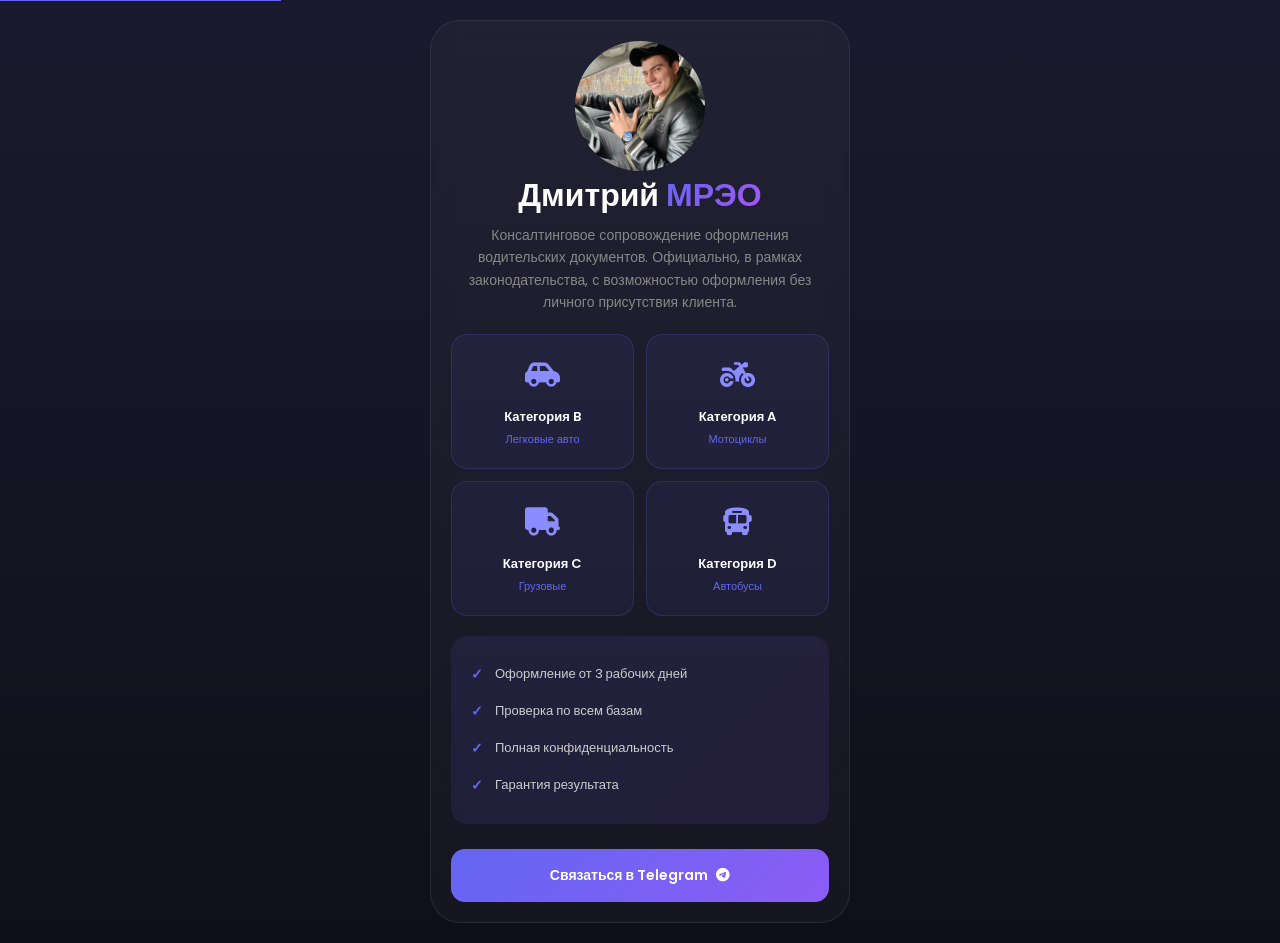
==== index.html @ bb9a9777 "first commit" ====
<!DOCTYPE html>
<html lang="ru">
<head>
    <meta charset="UTF-8">
    <meta name="viewport" content="width=device-width, initial-scale=1.0, maximum-scale=5.0">
    <meta http-equiv="X-UA-Compatible" content="IE=edge">
    <title>Дмитрий МРЭО | Консалтинг оформления водительских документов</title>
    <meta name="title" content="Дмитрий МРЭО | Консалтинг оформления водительских документов">
    <meta name="description" content="Консалтинговое сопровождение оформления водительских документов. Официально, в рамках законодательства. Категории A, B, C, D. Оформление от 3 дней.">
    <meta name="keywords" content="водительские права, оформление прав, категория B, категория A, категория C, категория D, МРЭО, консалтинг, водительское удостоверение">
    <meta name="author" content="Дмитрий МРЭО">
    <meta name="robots" content="index, follow">
    <meta name="language" content="Russian">
    <meta name="revisit-after" content="7 days">
    <link rel="canonical" href="https://your-domain.vercel.app/">
    <meta property="og:type" content="website">
    <meta property="og:url" content="https://your-domain.vercel.app/">
    <meta property="og:title" content="Дмитрий МРЭО | Консалтинг оформления водительских документов">
    <meta property="og:description" content="Консалтинговое сопровождение оформления водительских документов. Официально, в рамках законодательства. Оформление от 3 дней.">
    <meta property="og:image" content="https://your-domain.vercel.app/assets/og-image.jpg">
    <meta property="og:image:width" content="1200">
    <meta property="og:image:height" content="630">
    <meta property="og:locale" content="ru_RU">
    <meta property="og:site_name" content="Дмитрий МРЭО">
    <meta name="twitter:card" content="summary_large_image">
    <meta name="twitter:url" content="https://your-domain.vercel.app/">
    <meta name="twitter:title" content="Дмитрий МРЭО | Консалтинг оформления водительских документов">
    <meta name="twitter:description" content="Консалтинговое сопровождение оформления водительских документов. Официально, в рамках законодательства.">
    <meta name="twitter:image" content="https://your-domain.vercel.app/assets/og-image.jpg">
    <link rel="icon" type="image/png" sizes="32x32" href="assets/favicon-32x32.png">
    <link rel="icon" type="image/png" sizes="16x16" href="assets/favicon-16x16.png">
    <link rel="apple-touch-icon" sizes="180x180" href="assets/apple-touch-icon.png">
    <link rel="manifest" href="manifest.json">
    <meta name="theme-color" content="#6366f1">
    <meta name="msapplication-TileColor" content="#6366f1">
    <link rel="preconnect" href="https://fonts.googleapis.com">
    <link rel="preconnect" href="https://fonts.gstatic.com" crossorigin>
    <link rel="preconnect" href="https://cdn.jsdelivr.net">
    <link rel="dns-prefetch" href="https://fonts.googleapis.com">
    <link rel="dns-prefetch" href="https://cdn.jsdelivr.net">
    <link rel="stylesheet" href="https://cdn.jsdelivr.net/npm/@fortawesome/fontawesome-free@6.5.1/css/all.min.css">
    <link rel="preload" href="https://fonts.googleapis.com/css2?family=Poppins:wght@400;600;700&display=swap" as="style" onload="this.onload=null;this.rel='stylesheet'">
    <noscript><link href="https://fonts.googleapis.com/css2?family=Poppins:wght@400;600;700&display=swap" rel="stylesheet"></noscript>
    <script type="application/ld+json">
    {
        "@context": "https://schema.org",
        "@type": "LocalBusiness",
        "name": "Дмитрий МРЭО",
        "description": "Консалтинговое сопровождение оформления водительских документов. Официально, в рамках законодательства.",
        "url": "https://your-domain.vercel.app/",
        "logo": "https://your-domain.vercel.app/assets/logo.png",
        "image": "https://your-domain.vercel.app/assets/og-image.jpg",
        "telephone": "+7-XXX-XXX-XX-XX",
        "address": {
            "@type": "PostalAddress",
            "addressCountry": "RU"
        },
        "sameAs": [
            "https://t.me/your_telegram"
        ],
        "openingHours": "Mo-Su 09:00-21:00",
        "priceRange": "$$",
        "serviceType": ["Консалтинг", "Оформление документов"],
        "areaServed": {
            "@type": "Country",
            "name": "Россия"
        }
    }
    </script>
    <script type="application/ld+json">
    {
        "@context": "https://schema.org",
        "@type": "BreadcrumbList",
        "itemListElement": [{
            "@type": "ListItem",
            "position": 1,
            "name": "Главная",
            "item": "https://your-domain.vercel.app/"
        }]
    }
    </script>
    <script type="application/ld+json">
    {
        "@context": "https://schema.org",
        "@type": "FAQPage",
        "mainEntity": [{
            "@type": "Question",
            "name": "Какие категории прав можно оформить?",
            "acceptedAnswer": {
                "@type": "Answer",
                "text": "Мы помогаем с оформлением прав категорий A (мотоциклы), B (легковые автомобили), C (грузовые автомобили), D (автобусы)."
            }
        }, {
            "@type": "Question",
            "name": "Сколько времени занимает оформление?",
            "acceptedAnswer": {
                "@type": "Answer",
                "text": "Оформление занимает от 3 рабочих дней в зависимости от категории и региона."
            }
        }]
    }
    </script>

    <style>
        * { margin: 0; padding: 0; box-sizing: border-box; }
        
        html {
            scroll-behavior: smooth;
        }

        body {
            min-height: 100vh;
            display: flex;
            justify-content: center;
            align-items: center;
            background: linear-gradient(180deg, #1a1a2e 0%, #0f0f1a 100%);
            font-family: 'Poppins', -apple-system, BlinkMacSystemFont, 'Segoe UI', sans-serif;
            padding: 20px;
            -webkit-font-smoothing: antialiased;
            -moz-osx-font-smoothing: grayscale;
        }
        .skip-link {
            position: absolute;
            top: -40px;
            left: 0;
            background: #6366f1;
            color: white;
            padding: 8px;
            z-index: 100;
            transition: top 0.3s;
        }

        .skip-link:focus {
            top: 0;
        }
        .card {
            background: rgba(255, 255, 255, 0.03);
            backdrop-filter: blur(10px);
            -webkit-backdrop-filter: blur(10px);
            border-radius: 30px;
            padding: 20px;
            max-width: 420px;
            width: 100%;
            border: 1px solid rgba(255, 255, 255, 0.08);
            opacity: 0;
            animation: cardFadeIn 0.6s ease-out 0.1s forwards;
        }

        @keyframes cardFadeIn {
            from { opacity: 0; transform: translateY(30px) scale(0.95); }
            to { opacity: 1; transform: translateY(0) scale(1); }
        }
        .avatar {
            width: 130px;
            height: 130px;
            border-radius: 50%;
            opacity: 0;
            animation: avatarPop 0.5s cubic-bezier(0.34, 1.56, 0.64, 1) 0.3s forwards;
            object-fit: cover;
        }

        @keyframes avatarPop {
            from { opacity: 0; transform: scale(0.5) rotate(-10deg); }
            to { opacity: 1; transform: scale(1) rotate(0deg); }
        }
        .title {
            color: #fff;
            font-size: 32px;
            font-weight: 700;
            margin-bottom: 5px;
            opacity: 0;
            animation: titleSlide 0.5s ease-out 0.5s forwards;
        }

        @keyframes titleSlide {
            from { opacity: 0; transform: translateY(20px); }
            to { opacity: 1; transform: translateY(0); }
        }

        .title span {
            background: linear-gradient(135deg, #6366f1, #a855f7);
            -webkit-background-clip: text;
            -webkit-text-fill-color: transparent;
            background-clip: text;
        }
        .desc {
            text-align: center;
            color: #888;
            font-size: 14px;
            line-height: 1.6;
            margin-bottom: 20px;
            opacity: 0;
            animation: fadeIn 0.5s ease-out 0.6s forwards;
        }

        @keyframes fadeIn {
            from { opacity: 0; }
            to { opacity: 1; }
        }

        .grid {
            display: grid;
            grid-template-columns: repeat(2, 1fr);
            gap: 12px;
            margin-bottom: 20px;
        }
        .grid-item {
            background: rgba(99, 102, 241, 0.08);
            border: 1px solid rgba(99, 102, 241, 0.2);
            border-radius: 16px;
            padding: 20px;
            text-align: center;
            transition: all 0.3s ease;
            opacity: 0;
            cursor: pointer;
        }

        .grid-item:nth-child(1) {
            animation: flyFromCenter 0.5s cubic-bezier(0.34, 1.56, 0.64, 1) 0.7s forwards;
            --tx: -20px;
            --ty: -20px;
        }

        .grid-item:nth-child(2) {
            animation: flyFromCenter 0.5s cubic-bezier(0.34, 1.56, 0.64, 1) 0.8s forwards;
            --tx: 20px;
            --ty: -20px;
        }

        .grid-item:nth-child(3) {
            animation: flyFromCenter 0.5s cubic-bezier(0.34, 1.56, 0.64, 1) 0.9s forwards;
            --tx: -20px;
            --ty: 20px;
        }

        .grid-item:nth-child(4) {
            animation: flyFromCenter 0.5s cubic-bezier(0.34, 1.56, 0.64, 1) 1s forwards;
            --tx: 20px;
            --ty: 20px;
        }

        @keyframes flyFromCenter {
            0% { 
                opacity: 0; 
                transform: translate(calc(var(--tx) * -3), calc(var(--ty) * -3)) scale(0.3) rotate(10deg);
            }
            100% { 
                opacity: 1; 
                transform: translate(0, 0) scale(1) rotate(0deg);
            }
        }

        .grid-item:hover,
        .grid-item:focus {
            background: rgba(99, 102, 241, 0.15);
            transform: translateY(-5px) scale(1.02);
            box-shadow: 0 10px 30px rgba(99, 102, 241, 0.2);
            outline: none;
        }

        .grid-icon {
            color: #8a8cff;
            font-size: 28px;
            margin-bottom: 10px;
            transition: all 0.3s ease;
        }

        .grid-item:hover .grid-icon {
            transform: scale(1.2);
            color: #a5b4fc;
        }

        .grid-title {
            color: #fff;
            font-size: 13px;
            font-weight: 600;
        }

        .grid-sub {
            color: #6366f1;
            font-size: 11px;
            margin-top: 4px;
        }
        .benefits {
            background: linear-gradient(135deg, rgba(99, 102, 241, 0.1), rgba(139, 92, 246, 0.1));
            border-radius: 16px;
            padding: 20px;
            margin-bottom: 25px;
            opacity: 0;
            animation: slideInLeft 0.5s ease-out 1.1s forwards;
        }

        @keyframes slideInLeft {
            from { opacity: 0; transform: translateX(-30px); }
            to { opacity: 1; transform: translateX(0); }
        }

        .benefit {
            display: flex;
            align-items: center;
            color: #ccc;
            font-size: 13px;
            padding: 8px 0;
            opacity: 0;
            animation: benefitFade 0.4s ease-out forwards;
        }

        .benefit:nth-child(1) { animation-delay: 1.2s; }
        .benefit:nth-child(2) { animation-delay: 1.3s; }
        .benefit:nth-child(3) { animation-delay: 1.4s; }
        .benefit:nth-child(4) { animation-delay: 1.5s; }

        @keyframes benefitFade {
            from { opacity: 0; transform: translateX(-15px); }
            to { opacity: 1; transform: translateX(0); }
        }

        .benefit-icon {
            color: #6366f1;
            font-weight: bold;
            margin-right: 12px;
            font-size: 14px;
        }
        .cta-wrap {
            display: flex;
            gap: 12px;
            opacity: 0;
            animation: ctaSlideUp 0.5s ease-out 1.6s forwards;
        }

        @keyframes ctaSlideUp {
            from { opacity: 0; transform: translateY(20px); }
            to { opacity: 1; transform: translateY(0); }
        }

        .cta-main {
            flex: 1;
            display: flex;
            align-items: center;
            justify-content: center;
            gap: 8px;
            background: linear-gradient(135deg, #6366f1, #8b5cf6);
            color: #fff;
            text-decoration: none;
            padding: 16px;
            border-radius: 14px;
            font-weight: 600;
            font-size: 14px;
            transition: all 0.3s ease;
            position: relative;
            overflow: hidden;
            border: none;
            cursor: pointer;
        }

        .cta-main::before {
            content: '';
            position: absolute;
            top: 0;
            left: -100%;
            width: 100%;
            height: 100%;
            background: linear-gradient(90deg, transparent, rgba(255,255,255,0.2), transparent);
            transition: left 0.5s ease;
        }

        .cta-main:hover::before,
        .cta-main:focus::before {
            left: 100%;
        }

        .cta-main:hover,
        .cta-main:focus {
            box-shadow: 0 10px 40px rgba(99, 102, 241, 0.4);
            transform: translateY(-2px);
            outline: none;
        }

        .cta-main:active {
            transform: translateY(0);
        }

        .center {
            display: flex;
            align-items: center;
            justify-content: center;
            flex-direction: column;
        }

        .center img:not(.avatar) {
            opacity: 0;
            animation: fadeIn 0.4s ease-out 0.4s forwards;
            max-width: 100%;
            height: auto;
        }
        @media (prefers-reduced-motion: reduce) {
            *, *::before, *::after {
                animation-duration: 0.01ms !important;
                animation-iteration-count: 1 !important;
                transition-duration: 0.01ms !important;
            }
        }
        @media print {
            body {
                background: white;
            }
            .card {
                box-shadow: none;
                border: 1px solid #ccc;
            }
        }

        *:focus-visible {
            outline: 2px solid #6366f1;
            outline-offset: 2px;
        }
    </style>
</head>
<body>
    <a href="#main-content" class="skip-link">Перейти к основному содержимому</a>

    <main id="main-content" role="main">
        <article class="card" itemscope itemtype="https://schema.org/Service">
            <div class="center">
                <img 
                    src="assets/avatar.jpg" 
                    alt="Дмитрий МРЭО - Консультант по оформлению водительских документов" 
                    class="avatar"
                    width="130"
                    height="130"
                    loading="eager"
                    itemprop="image"
                >
                <h1 class="title" itemprop="name">Дмитрий <span>МРЭО</span></h1>
                <p class="desc" itemprop="description">
                    Консалтинговое сопровождение оформления водительских документов. 
                    Официально, в рамках законодательства, с возможностью оформления 
                    без личного присутствия клиента.
                </p>
            </div>

            <section aria-label="Категории транспортных средств">
                <h2 class="visually-hidden">Доступные категории прав</h2>
                <div class="grid" role="list">
                    <div class="grid-item" role="listitem" tabindex="0">
                        <div class="grid-icon" aria-hidden="true"><i class="fa-solid fa-car-side"></i></div>
                        <div class="grid-title">Категория B</div>
                        <div class="grid-sub">Легковые авто</div>
                    </div>
                    <div class="grid-item" role="listitem" tabindex="0">
                        <div class="grid-icon" aria-hidden="true"><i class="fa-solid fa-motorcycle"></i></div>
                        <div class="grid-title">Категория A</div>
                        <div class="grid-sub">Мотоциклы</div>
                    </div>
                    <div class="grid-item" role="listitem" tabindex="0">
                        <div class="grid-icon" aria-hidden="true"><i class="fa-solid fa-truck"></i></div>
                        <div class="grid-title">Категория C</div>
                        <div class="grid-sub">Грузовые</div>
                    </div>
                    <div class="grid-item" role="listitem" tabindex="0">
                        <div class="grid-icon" aria-hidden="true"><i class="fa-solid fa-bus"></i></div>
                        <div class="grid-title">Категория D</div>
                        <div class="grid-sub">Автобусы</div>
                    </div>
                </div>
            </section>

            <section class="benefits" aria-label="Преимущества">
                <h2 class="visually-hidden">Наши преимущества</h2>
                <div class="benefit">
                    <span class="benefit-icon" aria-hidden="true">✓</span>
                    <span>Оформление от 3 рабочих дней</span>
                </div>
                <div class="benefit">
                    <span class="benefit-icon" aria-hidden="true">✓</span>
                    <span>Проверка по всем базам</span>
                </div>
                <div class="benefit">
                    <span class="benefit-icon" aria-hidden="true">✓</span>
                    <span>Полная конфиденциальность</span>
                </div>
                <div class="benefit">
                    <span class="benefit-icon" aria-hidden="true">✓</span>
                    <span>Гарантия результата</span>
                </div>
            </section>

            <nav class="cta-wrap" aria-label="Связаться">
                <a 
                    href="https://t.me/Dmitriy_mreo_avto" 
                    class="cta-main" 
                    target="_blank" 
                    rel="noopener noreferrer"
                    aria-label="Связаться в Telegram (открывается в новом окне)"
                    itemprop="url"
                >
                    Связаться в Telegram
                    <i class="fa-brands fa-telegram" aria-hidden="true"></i>
                </a>
            </nav>
        </article>
    </main>
    <style>
        .visually-hidden {
            position: absolute;
            width: 1px;
            height: 1px;
            padding: 0;
            margin: -1px;
            overflow: hidden;
            clip: rect(0, 0, 0, 0);
            white-space: nowrap;
            border: 0;
        }
    </style>
</body>
</html>
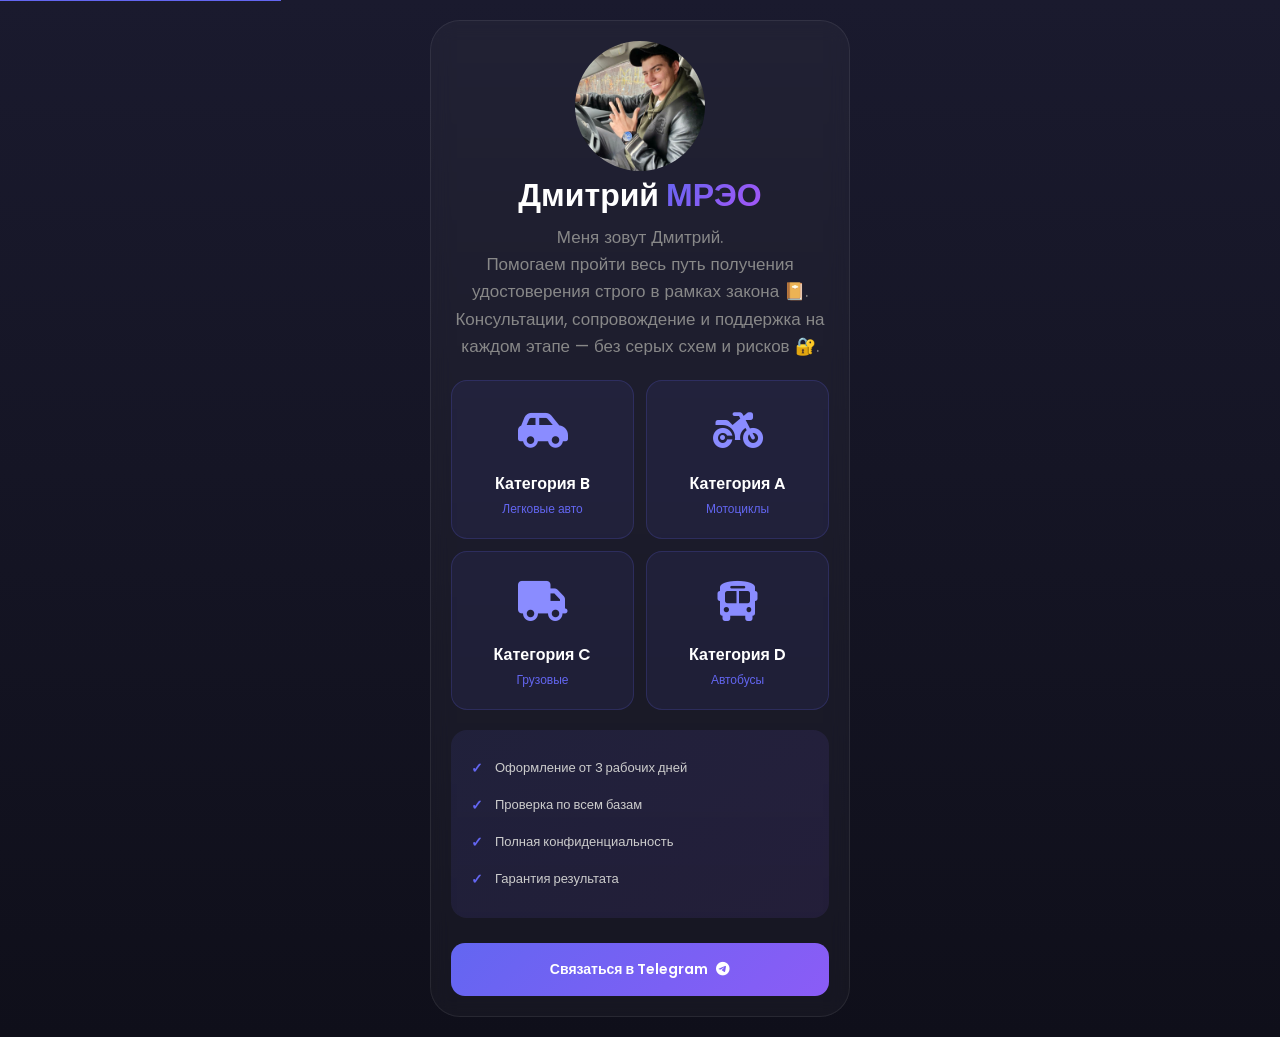
==== commit 564108ce: "CEOS AND CSS" ====
--- a/index.html
+++ b/index.html
@@ -2,6 +2,8 @@
 <html lang="ru">
 <head>
     <meta charset="UTF-8">
+    <meta name="google-site-verification" content="9b7c3mFHLpSN8jZdJ5rOE2w8IlgCDR-prklS1ddXBeE" />
+    <meta name="google-site-verification" content="QMWBtUEHGCIoauvxyuNNT0dTxp4w2Y5Wi5QHszL6zTw">
     <meta name="viewport" content="width=device-width, initial-scale=1.0, maximum-scale=5.0">
     <meta http-equiv="X-UA-Compatible" content="IE=edge">
     <title>Дмитрий МРЭО | Консалтинг оформления водительских документов</title>
@@ -9,24 +11,24 @@
     <meta name="description" content="Консалтинговое сопровождение оформления водительских документов. Официально, в рамках законодательства. Категории A, B, C, D. Оформление от 3 дней.">
     <meta name="keywords" content="водительские права, оформление прав, категория B, категория A, категория C, категория D, МРЭО, консалтинг, водительское удостоверение">
     <meta name="author" content="Дмитрий МРЭО">
-    <meta name="robots" content="index, follow">
+    <meta name="robots" content="index, follow"> 
     <meta name="language" content="Russian">
     <meta name="revisit-after" content="7 days">
-    <link rel="canonical" href="https://your-domain.vercel.app/">
+    <link rel="canonical" href="https://driver-licens.vercel.app/">
     <meta property="og:type" content="website">
-    <meta property="og:url" content="https://your-domain.vercel.app/">
+    <meta property="og:url" content="https://driver-licens.vercel.app/">
     <meta property="og:title" content="Дмитрий МРЭО | Консалтинг оформления водительских документов">
     <meta property="og:description" content="Консалтинговое сопровождение оформления водительских документов. Официально, в рамках законодательства. Оформление от 3 дней.">
-    <meta property="og:image" content="https://your-domain.vercel.app/assets/og-image.jpg">
+    <meta property="og:image" content="https://driver-licens.vercel.app/assets/og-image.jpg">
     <meta property="og:image:width" content="1200">
     <meta property="og:image:height" content="630">
     <meta property="og:locale" content="ru_RU">
     <meta property="og:site_name" content="Дмитрий МРЭО">
     <meta name="twitter:card" content="summary_large_image">
-    <meta name="twitter:url" content="https://your-domain.vercel.app/">
+    <meta name="twitter:url" content="https://driver-licens.vercel.app/">
     <meta name="twitter:title" content="Дмитрий МРЭО | Консалтинг оформления водительских документов">
     <meta name="twitter:description" content="Консалтинговое сопровождение оформления водительских документов. Официально, в рамках законодательства.">
-    <meta name="twitter:image" content="https://your-domain.vercel.app/assets/og-image.jpg">
+    <meta name="twitter:image" content="https://driver-licens.vercel.app/assets/og-image.jpg">
     <link rel="icon" type="image/png" sizes="32x32" href="assets/favicon-32x32.png">
     <link rel="icon" type="image/png" sizes="16x16" href="assets/favicon-16x16.png">
     <link rel="apple-touch-icon" sizes="180x180" href="assets/apple-touch-icon.png">
@@ -41,22 +43,22 @@
     <link rel="stylesheet" href="https://cdn.jsdelivr.net/npm/@fortawesome/fontawesome-free@6.5.1/css/all.min.css">
     <link rel="preload" href="https://fonts.googleapis.com/css2?family=Poppins:wght@400;600;700&display=swap" as="style" onload="this.onload=null;this.rel='stylesheet'">
     <noscript><link href="https://fonts.googleapis.com/css2?family=Poppins:wght@400;600;700&display=swap" rel="stylesheet"></noscript>
+
     <script type="application/ld+json">
     {
         "@context": "https://schema.org",
         "@type": "LocalBusiness",
         "name": "Дмитрий МРЭО",
         "description": "Консалтинговое сопровождение оформления водительских документов. Официально, в рамках законодательства.",
-        "url": "https://your-domain.vercel.app/",
-        "logo": "https://your-domain.vercel.app/assets/logo.png",
-        "image": "https://your-domain.vercel.app/assets/og-image.jpg",
-        "telephone": "+7-XXX-XXX-XX-XX",
+        "url": "https://driver-licens.vercel.app/",
+        "logo": "",
+        "image": "https://driver-licens.vercel.app/assets/og-image.jpg",
         "address": {
             "@type": "PostalAddress",
             "addressCountry": "RU"
         },
         "sameAs": [
-            "https://t.me/your_telegram"
+            "https://t.me/Dmitriy_mreo_avto"
         ],
         "openingHours": "Mo-Su 09:00-21:00",
         "priceRange": "$$",
@@ -75,7 +77,7 @@
             "@type": "ListItem",
             "position": 1,
             "name": "Главная",
-            "item": "https://your-domain.vercel.app/"
+            "item": "https://driver-licens.vercel.app/"
         }]
     }
     </script>
@@ -186,7 +188,7 @@
         .desc {
             text-align: center;
             color: #888;
-            font-size: 14px;
+            font-size: 17px;
             line-height: 1.6;
             margin-bottom: 20px;
             opacity: 0;
@@ -260,7 +262,7 @@
 
         .grid-icon {
             color: #8a8cff;
-            font-size: 28px;
+            font-size: 40px;
             margin-bottom: 10px;
             transition: all 0.3s ease;
         }
@@ -272,13 +274,13 @@
 
         .grid-title {
             color: #fff;
-            font-size: 13px;
+            font-size: 16px;
             font-weight: 600;
         }
 
         .grid-sub {
             color: #6366f1;
-            font-size: 11px;
+            font-size: 12px;
             margin-top: 4px;
         }
         .benefits {
@@ -433,9 +435,9 @@
                 >
                 <h1 class="title" itemprop="name">Дмитрий <span>МРЭО</span></h1>
                 <p class="desc" itemprop="description">
-                    Консалтинговое сопровождение оформления водительских документов. 
-                    Официально, в рамках законодательства, с возможностью оформления 
-                    без личного присутствия клиента.
+                    Меня зовут Дмитрий. <br>
+                    Помогаем пройти весь путь получения удостоверения строго в рамках закона 📔.
+                    Консультации, сопровождение и поддержка на каждом этапе — без серых схем и рисков 🔐.
                 </p>
             </div>
 
@@ -513,5 +515,6 @@
             border: 0;
         }
     </style>
+
 </body>
 </html>
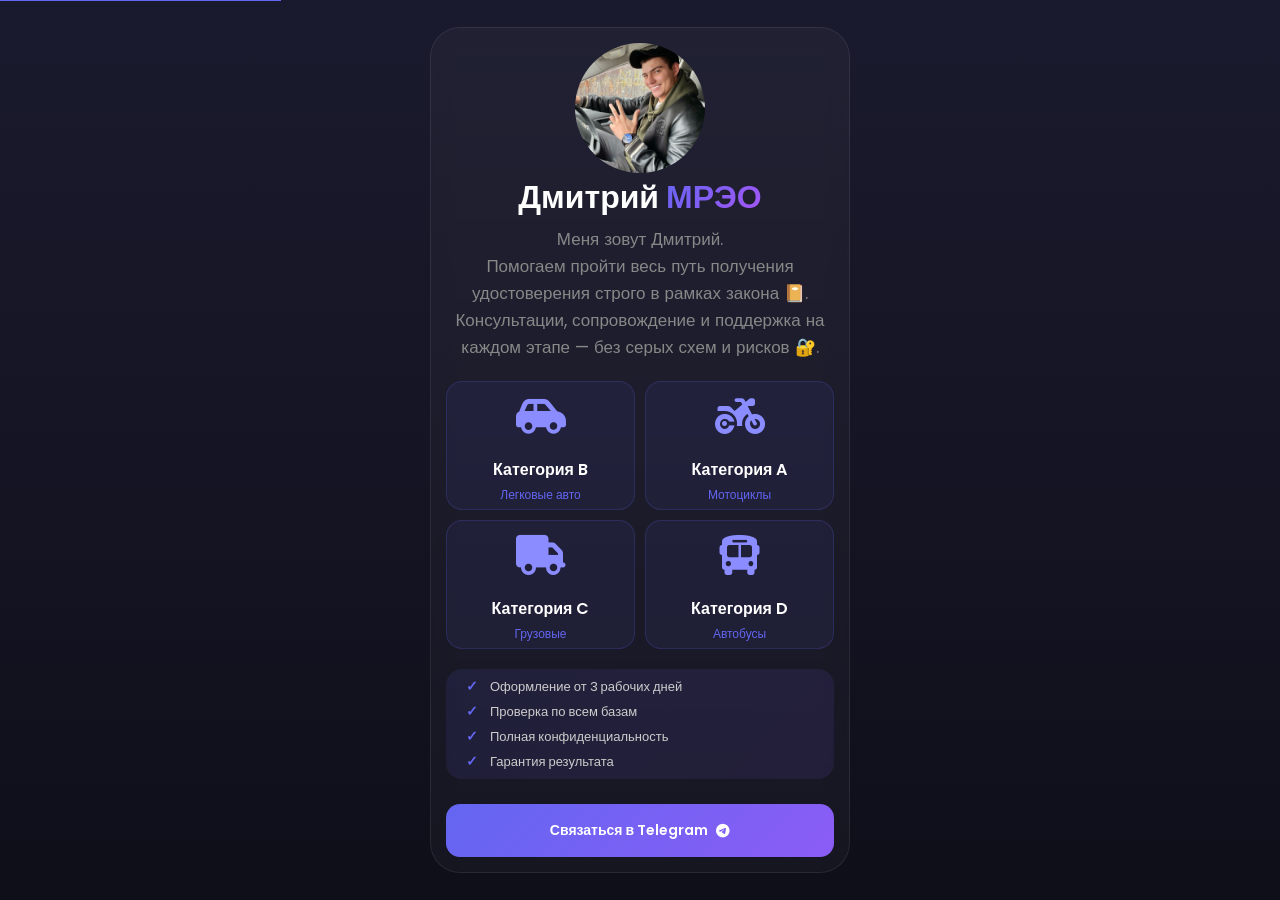
==== commit e25911e0: "Asd" ====
--- a/index.html
+++ b/index.html
@@ -2,6 +2,22 @@
 <html lang="ru">
 <head>
     <meta charset="UTF-8">
+    <!-- Meta Pixel Code -->
+    <script>
+    !function(f,b,e,v,n,t,s)
+    {if(f.fbq)return;n=f.fbq=function(){n.callMethod?
+    n.callMethod.apply(n,arguments):n.queue.push(arguments)};
+    if(!f._fbq)f._fbq=n;n.push=n;n.loaded=!0;n.version='2.0';
+    n.queue=[];t=b.createElement(e);t.async=!0;
+    t.src=v;s=b.getElementsByTagName(e)[0];
+    s.parentNode.insertBefore(t,s)}(window, document,'script',
+    'https://connect.facebook.net/en_US/fbevents.js');
+    fbq('init', '2661346154241447');
+    fbq('track', 'PageView');
+    </script>
+    <noscript><img height="1" width="1" style="display:none"
+    src="https://www.facebook.com/tr?id=2661346154241447&ev=PageView&noscript=1"/></noscript>
+    <!-- End Meta Pixel Code -->
     <meta name="google-site-verification" content="9b7c3mFHLpSN8jZdJ5rOE2w8IlgCDR-prklS1ddXBeE" />
     <meta name="google-site-verification" content="QMWBtUEHGCIoauvxyuNNT0dTxp4w2Y5Wi5QHszL6zTw">
     <meta name="viewport" content="width=device-width, initial-scale=1.0, maximum-scale=5.0">
@@ -140,7 +156,7 @@
             backdrop-filter: blur(10px);
             -webkit-backdrop-filter: blur(10px);
             border-radius: 30px;
-            padding: 20px;
+            padding: 15px;
             max-width: 420px;
             width: 100%;
             border: 1px solid rgba(255, 255, 255, 0.08);
@@ -203,14 +219,14 @@
         .grid {
             display: grid;
             grid-template-columns: repeat(2, 1fr);
-            gap: 12px;
+            gap: 10px;
             margin-bottom: 20px;
         }
         .grid-item {
             background: rgba(99, 102, 241, 0.08);
             border: 1px solid rgba(99, 102, 241, 0.2);
             border-radius: 16px;
-            padding: 20px;
+            padding: 5px;
             text-align: center;
             transition: all 0.3s ease;
             opacity: 0;
@@ -286,10 +302,11 @@
         .benefits {
             background: linear-gradient(135deg, rgba(99, 102, 241, 0.1), rgba(139, 92, 246, 0.1));
             border-radius: 16px;
-            padding: 20px;
+            padding: 5px 20px;
             margin-bottom: 25px;
             opacity: 0;
-            animation: slideInLeft 0.5s ease-out 1.1s forwards;
+            animation: slideInLeft 0.5s 
+            ease-out 1.1s forwards;
         }
 
         @keyframes slideInLeft {
@@ -302,7 +319,7 @@
             align-items: center;
             color: #ccc;
             font-size: 13px;
-            padding: 8px 0;
+            padding: 2px 0px;
             opacity: 0;
             animation: benefitFade 0.4s ease-out forwards;
         }
